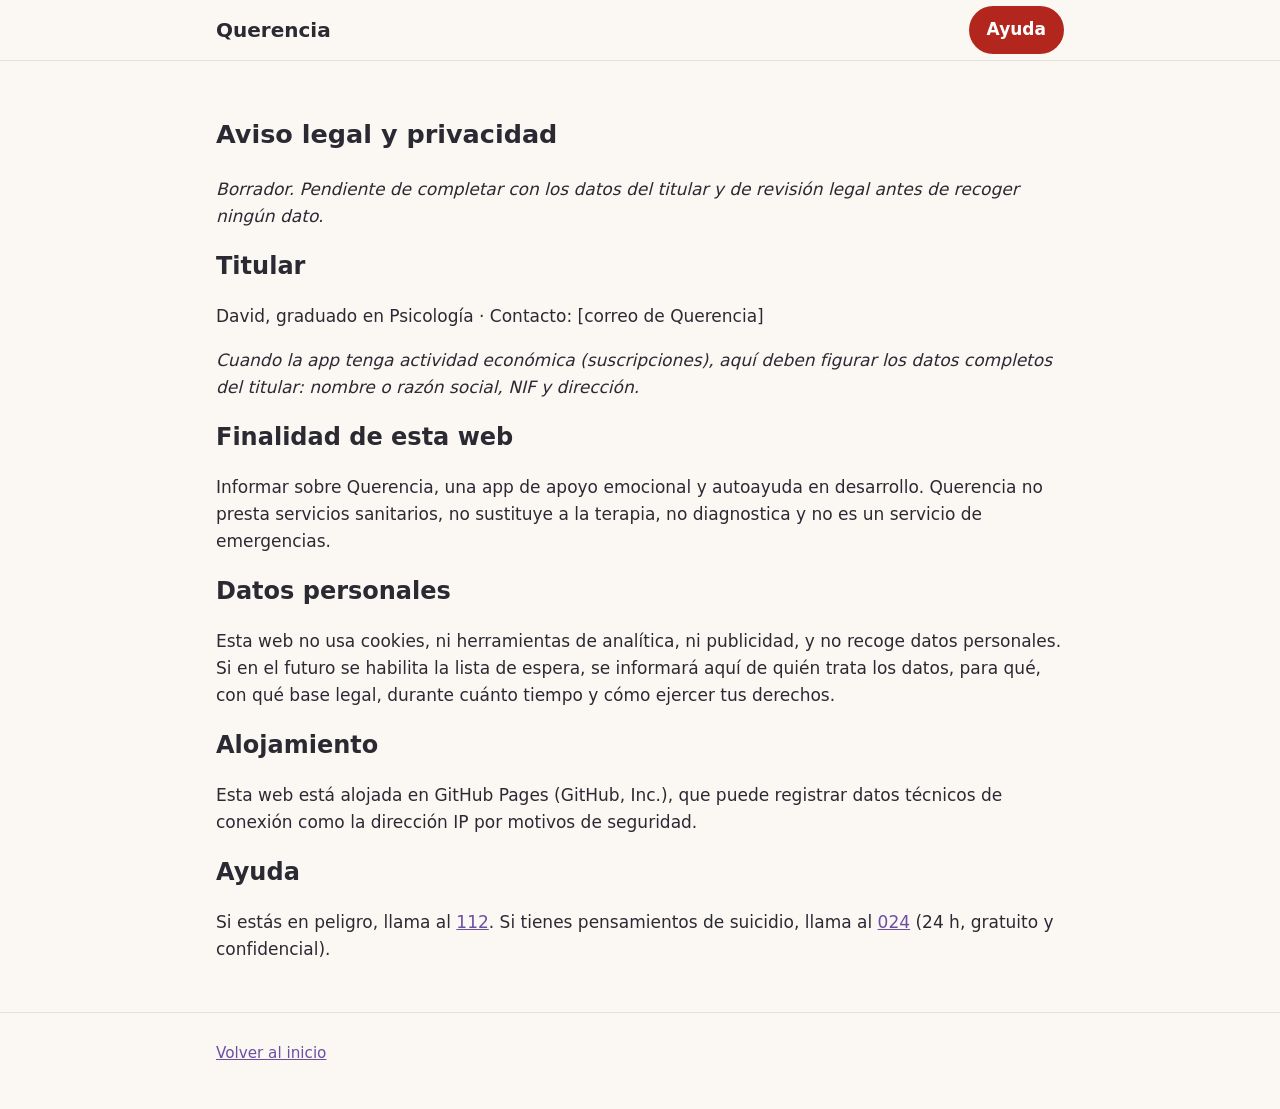
==== aviso-legal.html @ c54ea7a4 "Añade la web de Querencia y su publicación en GitHub Pages Co-Authored-By: Claude Opus 5.5 <noreply@" ====
<!doctype html>
<html lang="es">
<head>
  <meta charset="utf-8">
  <meta name="viewport" content="width=device-width, initial-scale=1">
  <title>Aviso legal · Querencia</title>
  <meta name="robots" content="noindex">
  <link rel="stylesheet" href="styles.css">
</head>
<body>
  <header>
    <div class="wrap">
      <a class="brand" href="index.html">Querencia</a>
      <a class="btn btn-help" href="index.html#ayuda">Ayuda</a>
    </div>
  </header>

  <main class="wrap">
    <section>
      <h1>Aviso legal y privacidad</h1>
      <p><em>Borrador. Pendiente de completar con los datos del titular y de revisión legal antes de recoger ningún dato.</em></p>

      <h2>Titular</h2>
      <p>David, graduado en Psicología · Contacto: [correo de Querencia]</p>
      <p><em>Cuando la app tenga actividad económica (suscripciones), aquí deben figurar los datos completos del titular: nombre o razón social, NIF y dirección.</em></p>

      <h2>Finalidad de esta web</h2>
      <p>Informar sobre Querencia, una app de apoyo emocional y autoayuda en desarrollo. Querencia no presta servicios sanitarios, no sustituye a la terapia, no diagnostica y no es un servicio de emergencias.</p>

      <h2>Datos personales</h2>
      <p>Esta web no usa cookies, ni herramientas de analítica, ni publicidad, y no recoge datos personales. Si en el futuro se habilita la lista de espera, se informará aquí de quién trata los datos, para qué, con qué base legal, durante cuánto tiempo y cómo ejercer tus derechos.</p>

      <h2>Alojamiento</h2>
      <p>Esta web está alojada en GitHub Pages (GitHub, Inc.), que puede registrar datos técnicos de conexión como la dirección IP por motivos de seguridad.</p>

      <h2>Ayuda</h2>
      <p>Si estás en peligro, llama al <a href="tel:112">112</a>. Si tienes pensamientos de suicidio, llama al <a href="tel:024">024</a> (24 h, gratuito y confidencial).</p>
    </section>
  </main>

  <footer>
    <div class="wrap"><p><a href="index.html">Volver al inicio</a></p></div>
  </footer>
</body>
</html>
---- styles.css ----
:root {
  --bg: #fbf8f4;
  --surface: #ffffff;
  --text: #2b2a33;
  --muted: #5d5b68;
  --accent: #6b4fa1;
  --accent-text: #ffffff;
  --help: #b3261e;
  --help-bg: #fdecea;
  --border: #e6e0d8;
  --radius: 14px;
}

@media (prefers-color-scheme: dark) {
  :root {
    --bg: #17161c;
    --surface: #211f28;
    --text: #ece9f2;
    --muted: #b3afbf;
    --accent: #b9a3e6;
    --accent-text: #17161c;
    --help: #ffb4ab;
    --help-bg: #3a1d1b;
    --border: #34313d;
  }
}

* { box-sizing: border-box; }

body {
  margin: 0;
  background: var(--bg);
  color: var(--text);
  font-family: system-ui, -apple-system, "Segoe UI", Roboto, sans-serif;
  font-size: 17px;
  line-height: 1.6;
}

a { color: var(--accent); }

.wrap { max-width: 880px; margin: 0 auto; padding: 0 16px; }

header {
  position: sticky;
  top: 0;
  z-index: 10;
  background: var(--bg);
  border-bottom: 1px solid var(--border);
}
header .wrap { display: flex; align-items: center; justify-content: space-between; height: 60px; }
.brand { font-weight: 700; font-size: 1.25rem; text-decoration: none; color: var(--text); }

.btn {
  display: inline-block;
  padding: 10px 18px;
  border-radius: 999px;
  font-weight: 600;
  text-decoration: none;
  border: 0;
  cursor: pointer;
}
.btn-help { background: var(--help); color: #fff; }
@media (prefers-color-scheme: dark) { .btn-help { color: #17161c; } }
.btn-primary { background: var(--accent); color: var(--accent-text); }
.btn[aria-disabled="true"] { opacity: .55; cursor: not-allowed; }

.hero { padding: 56px 0 32px; }
.hero h1 { font-size: clamp(2rem, 6vw, 3rem); line-height: 1.15; margin: 0 0 16px; }
.hero p { color: var(--muted); font-size: 1.1rem; max-width: 620px; }
.actions { display: flex; flex-wrap: wrap; gap: 12px; margin-top: 24px; }

section { padding: 32px 0; }
h2 { font-size: 1.5rem; margin: 0 0 16px; }

.help-box {
  background: var(--help-bg);
  border: 2px solid var(--help);
  border-radius: var(--radius);
  padding: 20px;
}
.help-box h2 { color: var(--help); }
.phones { list-style: none; padding: 0; margin: 0; display: grid; gap: 12px; }
.phones a {
  display: flex;
  justify-content: space-between;
  align-items: center;
  gap: 12px;
  padding: 14px 16px;
  background: var(--surface);
  border-radius: 10px;
  text-decoration: none;
  color: var(--text);
}
.phones strong { font-size: 1.3rem; color: var(--help); white-space: nowrap; }

.grid { display: grid; gap: 16px; grid-template-columns: repeat(auto-fit, minmax(240px, 1fr)); }
.card {
  background: var(--surface);
  border: 1px solid var(--border);
  border-radius: var(--radius);
  padding: 20px;
}
.card h3 { margin: 0 0 8px; font-size: 1.1rem; }
.card p, .card li { color: var(--muted); margin: 0; }
.card ul { padding-left: 20px; margin: 0; }

footer { border-top: 1px solid var(--border); padding: 24px 0 40px; color: var(--muted); font-size: .95rem; }
footer p { margin: 4px 0; }
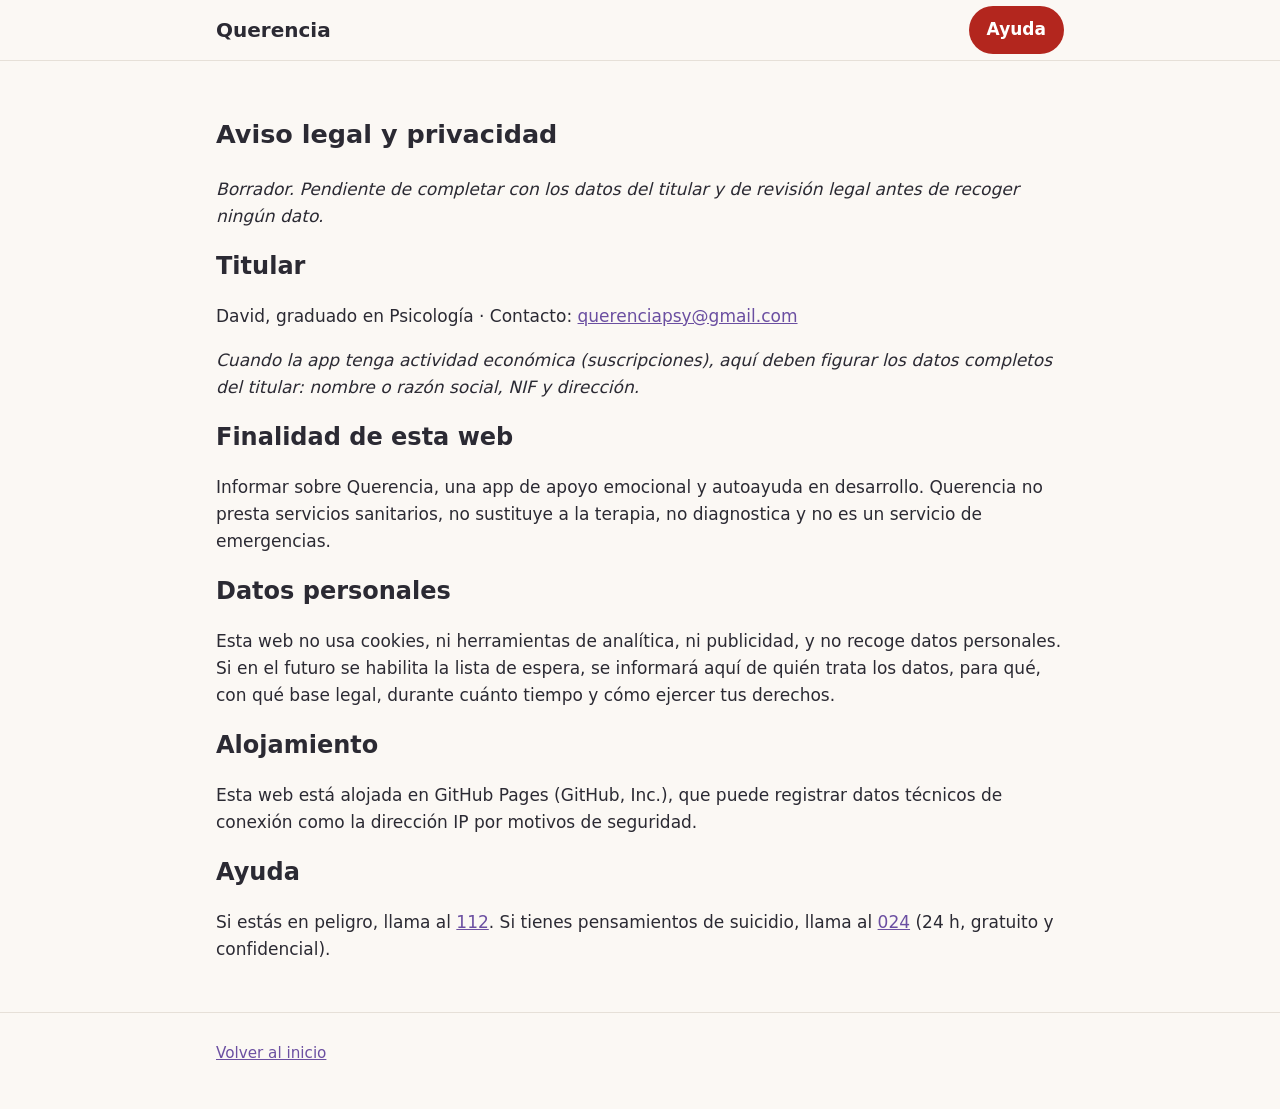
==== commit ea0fea6b: "Añade el correo de contacto de Querencia Co-Authored-By: Claude Opus 5.5 <noreply@anthropic.com> Cla" ====
--- a/aviso-legal.html
+++ b/aviso-legal.html
@@ -21,7 +21,7 @@
       <p><em>Borrador. Pendiente de completar con los datos del titular y de revisión legal antes de recoger ningún dato.</em></p>
 
       <h2>Titular</h2>
-      <p>David, graduado en Psicología · Contacto: [correo de Querencia]</p>
+      <p>David, graduado en Psicología · Contacto: <a href="mailto:querenciapsy@gmail.com">querenciapsy@gmail.com</a></p>
       <p><em>Cuando la app tenga actividad económica (suscripciones), aquí deben figurar los datos completos del titular: nombre o razón social, NIF y dirección.</em></p>
 
       <h2>Finalidad de esta web</h2>
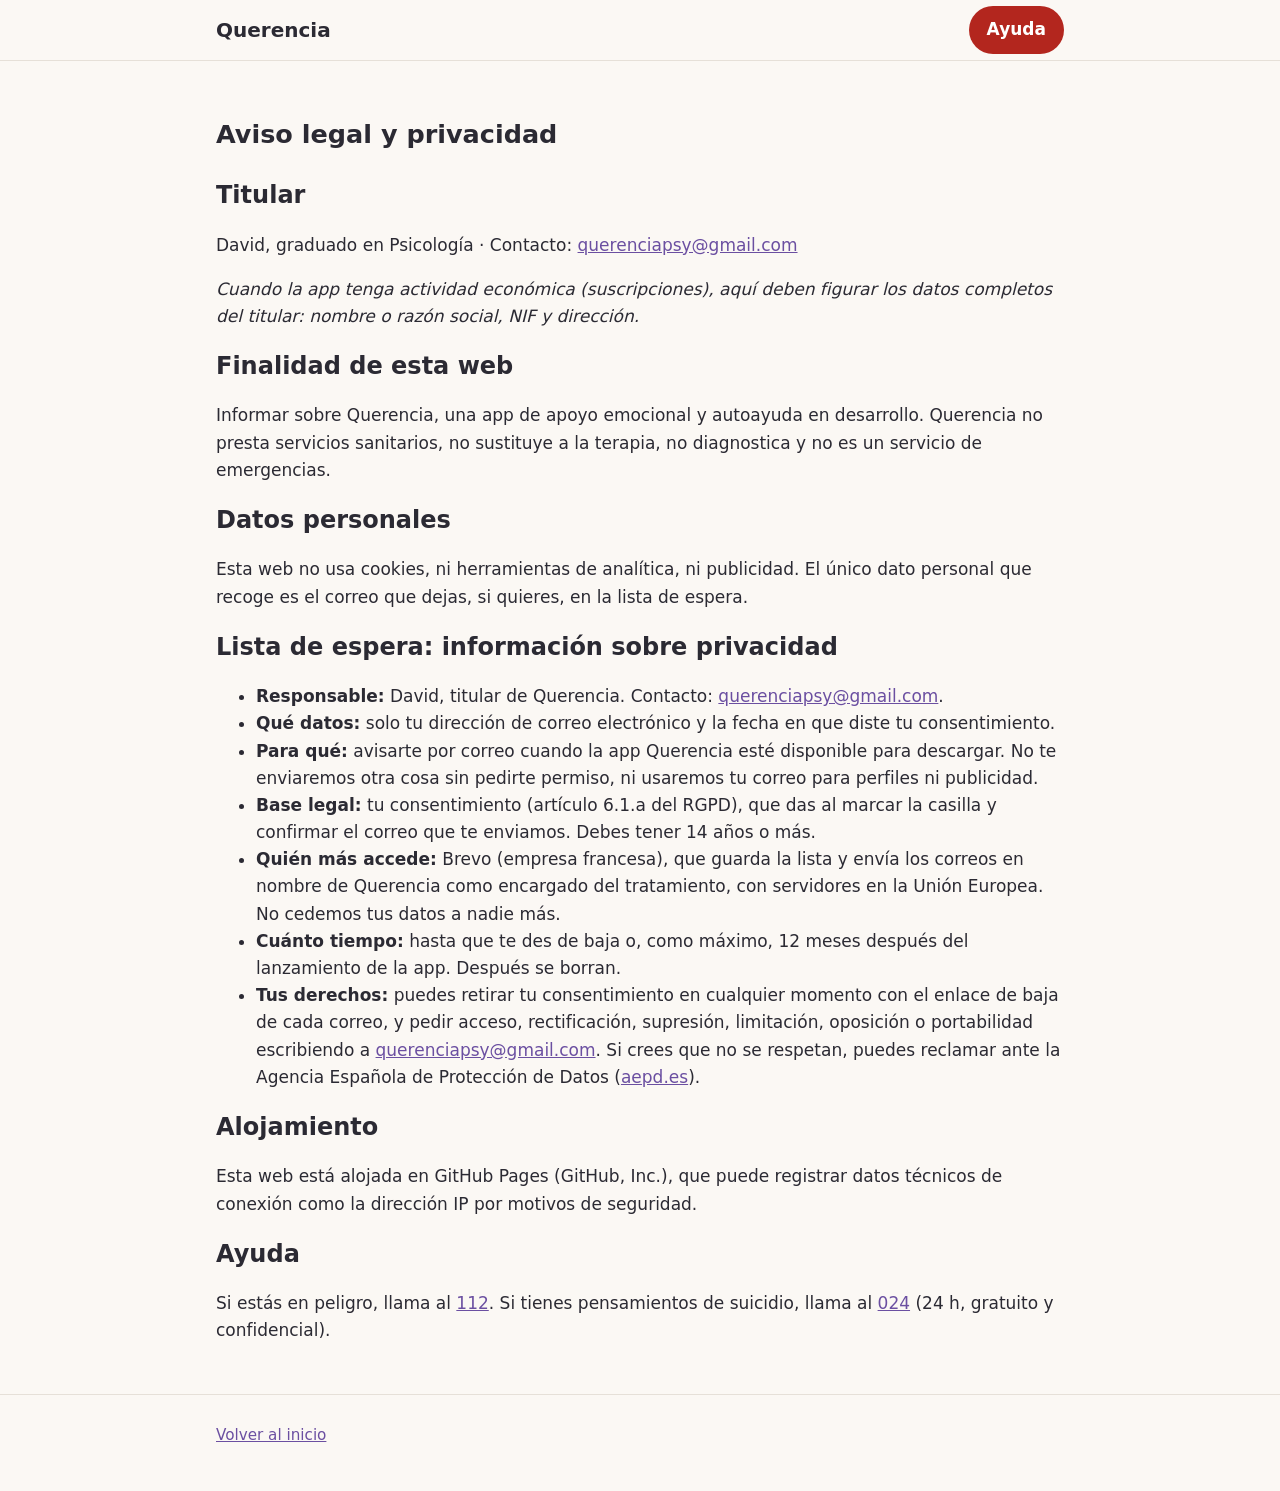
==== commit dbf8ef80: "Añadir lista de espera con consentimiento RGPD y QR para pegatinas Formulario conectable a Brevo (se" ====
--- a/aviso-legal.html
+++ b/aviso-legal.html
@@ -18,8 +18,7 @@
   <main class="wrap">
     <section>
       <h1>Aviso legal y privacidad</h1>
-      <p><em>Borrador. Pendiente de completar con los datos del titular y de revisión legal antes de recoger ningún dato.</em></p>
-
+      
       <h2>Titular</h2>
       <p>David, graduado en Psicología · Contacto: <a href="mailto:querenciapsy@gmail.com">querenciapsy@gmail.com</a></p>
       <p><em>Cuando la app tenga actividad económica (suscripciones), aquí deben figurar los datos completos del titular: nombre o razón social, NIF y dirección.</em></p>
@@ -28,7 +27,18 @@
       <p>Informar sobre Querencia, una app de apoyo emocional y autoayuda en desarrollo. Querencia no presta servicios sanitarios, no sustituye a la terapia, no diagnostica y no es un servicio de emergencias.</p>
 
       <h2>Datos personales</h2>
-      <p>Esta web no usa cookies, ni herramientas de analítica, ni publicidad, y no recoge datos personales. Si en el futuro se habilita la lista de espera, se informará aquí de quién trata los datos, para qué, con qué base legal, durante cuánto tiempo y cómo ejercer tus derechos.</p>
+      <p>Esta web no usa cookies, ni herramientas de analítica, ni publicidad. El único dato personal que recoge es el correo que dejas, si quieres, en la lista de espera.</p>
+
+      <h2 id="lista-de-espera">Lista de espera: información sobre privacidad</h2>
+      <ul>
+        <li><strong>Responsable:</strong> David, titular de Querencia. Contacto: <a href="mailto:querenciapsy@gmail.com">querenciapsy@gmail.com</a>.</li>
+        <li><strong>Qué datos:</strong> solo tu dirección de correo electrónico y la fecha en que diste tu consentimiento.</li>
+        <li><strong>Para qué:</strong> avisarte por correo cuando la app Querencia esté disponible para descargar. No te enviaremos otra cosa sin pedirte permiso, ni usaremos tu correo para perfiles ni publicidad.</li>
+        <li><strong>Base legal:</strong> tu consentimiento (artículo 6.1.a del RGPD), que das al marcar la casilla y confirmar el correo que te enviamos. Debes tener 14 años o más.</li>
+        <li><strong>Quién más accede:</strong> Brevo (empresa francesa), que guarda la lista y envía los correos en nombre de Querencia como encargado del tratamiento, con servidores en la Unión Europea. No cedemos tus datos a nadie más.</li>
+        <li><strong>Cuánto tiempo:</strong> hasta que te des de baja o, como máximo, 12 meses después del lanzamiento de la app. Después se borran.</li>
+        <li><strong>Tus derechos:</strong> puedes retirar tu consentimiento en cualquier momento con el enlace de baja de cada correo, y pedir acceso, rectificación, supresión, limitación, oposición o portabilidad escribiendo a <a href="mailto:querenciapsy@gmail.com">querenciapsy@gmail.com</a>. Si crees que no se respetan, puedes reclamar ante la Agencia Española de Protección de Datos (<a href="https://www.aepd.es">aepd.es</a>).</li>
+      </ul>
 
       <h2>Alojamiento</h2>
       <p>Esta web está alojada en GitHub Pages (GitHub, Inc.), que puede registrar datos técnicos de conexión como la dirección IP por motivos de seguridad.</p>
--- a/styles.css
+++ b/styles.css
@@ -106,3 +106,25 @@
 
 footer { border-top: 1px solid var(--border); padding: 24px 0 40px; color: var(--muted); font-size: .95rem; }
 footer p { margin: 4px 0; }
+
+.waitlist { display: grid; gap: 12px; margin-top: 16px; }
+.waitlist label { font-weight: 600; }
+.waitlist input[type="email"] {
+  width: 100%;
+  padding: 12px 14px;
+  font: inherit;
+  color: var(--text);
+  background: var(--bg);
+  border: 1px solid var(--border);
+  border-radius: 10px;
+}
+.waitlist input[type="email"]:focus { outline: 2px solid var(--accent); outline-offset: 1px; }
+.waitlist .check { display: flex; gap: 10px; align-items: flex-start; font-weight: 400; color: var(--muted); }
+.waitlist .check input { margin-top: 6px; width: 18px; height: 18px; flex: none; accent-color: var(--accent); }
+.waitlist button { justify-self: start; }
+.waitlist button:disabled { opacity: .55; cursor: not-allowed; }
+.waitlist .fine { font-size: .85rem; }
+.waitlist .hp { position: absolute; left: -10000px; width: 1px; height: 1px; overflow: hidden; }
+.status { margin: 0; font-weight: 600; }
+.status.ok { color: var(--accent); }
+.status.error { color: var(--help); }
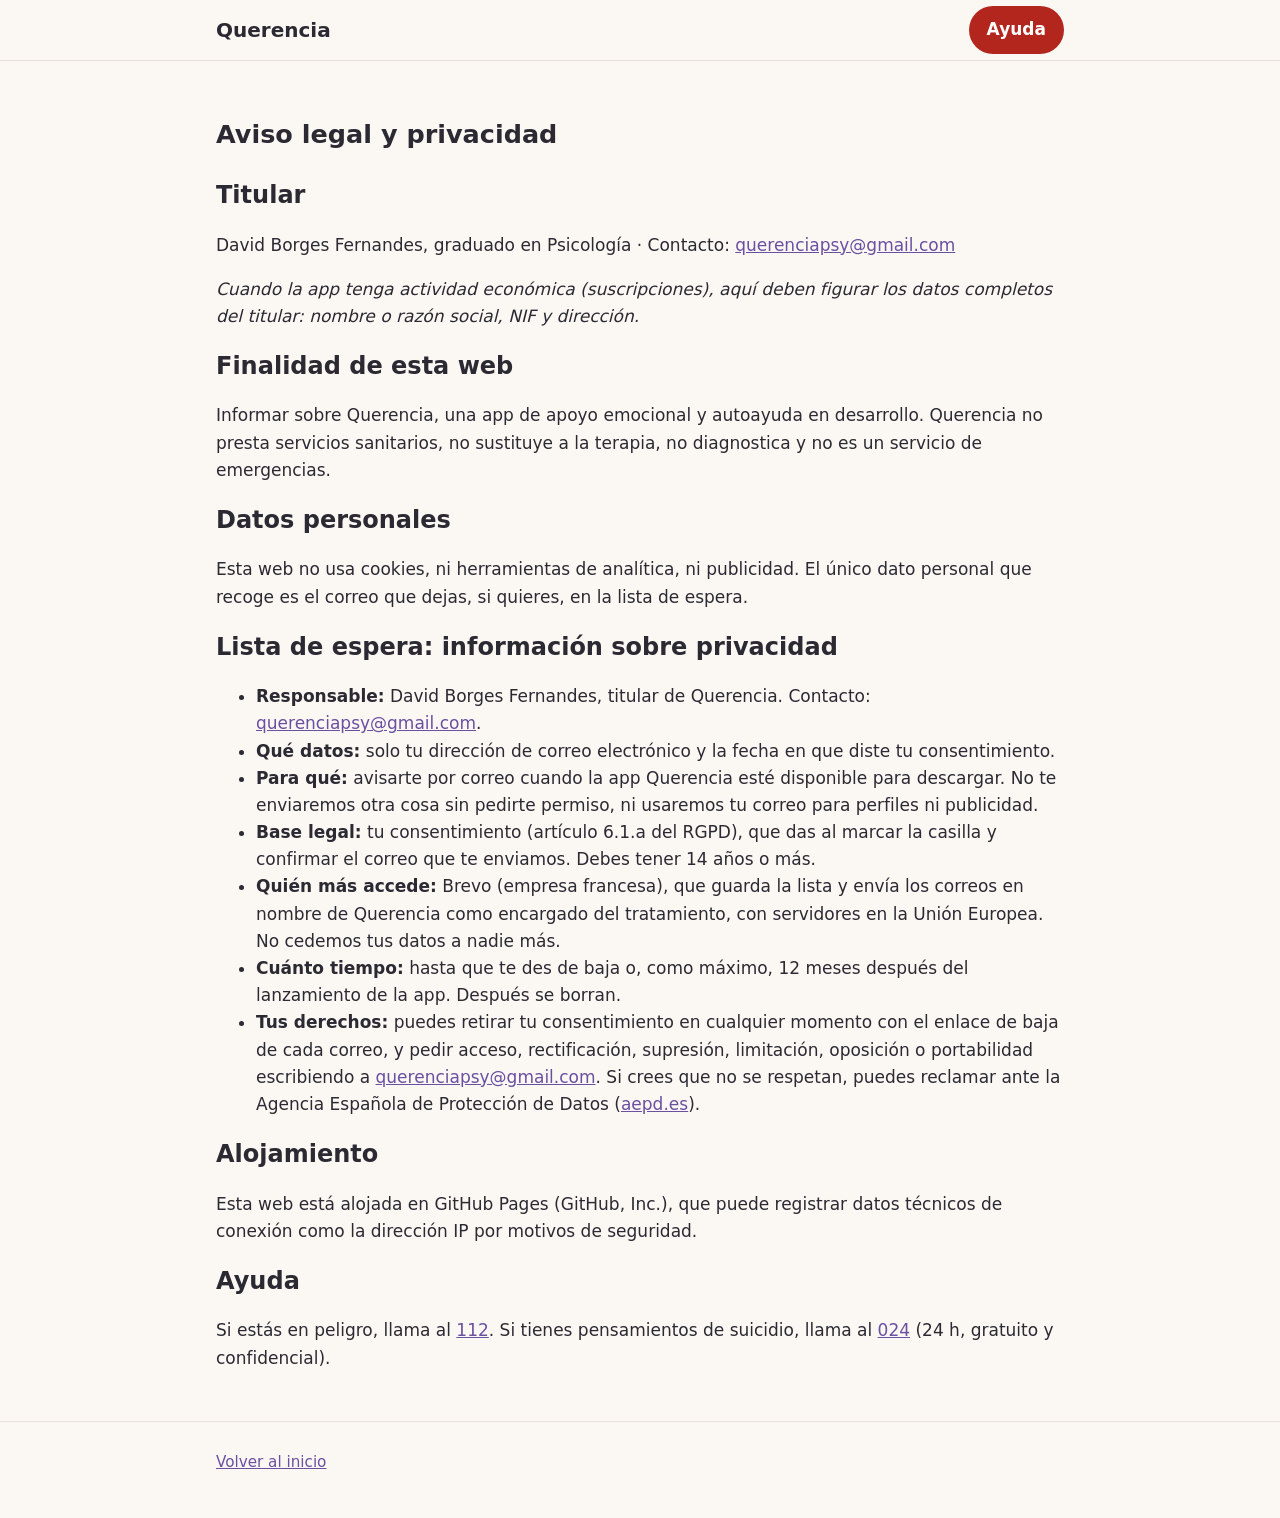
==== commit b1a0f9eb: "Añadir apellidos del responsable en el aviso legal Co-Authored-By: Claude Opus 5.5 <noreply@anthropi" ====
--- a/aviso-legal.html
+++ b/aviso-legal.html
@@ -20,7 +20,7 @@
       <h1>Aviso legal y privacidad</h1>
       
       <h2>Titular</h2>
-      <p>David, graduado en Psicología · Contacto: <a href="mailto:querenciapsy@gmail.com">querenciapsy@gmail.com</a></p>
+      <p>David Borges Fernandes, graduado en Psicología · Contacto: <a href="mailto:querenciapsy@gmail.com">querenciapsy@gmail.com</a></p>
       <p><em>Cuando la app tenga actividad económica (suscripciones), aquí deben figurar los datos completos del titular: nombre o razón social, NIF y dirección.</em></p>
 
       <h2>Finalidad de esta web</h2>
@@ -31,7 +31,7 @@
 
       <h2 id="lista-de-espera">Lista de espera: información sobre privacidad</h2>
       <ul>
-        <li><strong>Responsable:</strong> David, titular de Querencia. Contacto: <a href="mailto:querenciapsy@gmail.com">querenciapsy@gmail.com</a>.</li>
+        <li><strong>Responsable:</strong> David Borges Fernandes, titular de Querencia. Contacto: <a href="mailto:querenciapsy@gmail.com">querenciapsy@gmail.com</a>.</li>
         <li><strong>Qué datos:</strong> solo tu dirección de correo electrónico y la fecha en que diste tu consentimiento.</li>
         <li><strong>Para qué:</strong> avisarte por correo cuando la app Querencia esté disponible para descargar. No te enviaremos otra cosa sin pedirte permiso, ni usaremos tu correo para perfiles ni publicidad.</li>
         <li><strong>Base legal:</strong> tu consentimiento (artículo 6.1.a del RGPD), que das al marcar la casilla y confirmar el correo que te enviamos. Debes tener 14 años o más.</li>
